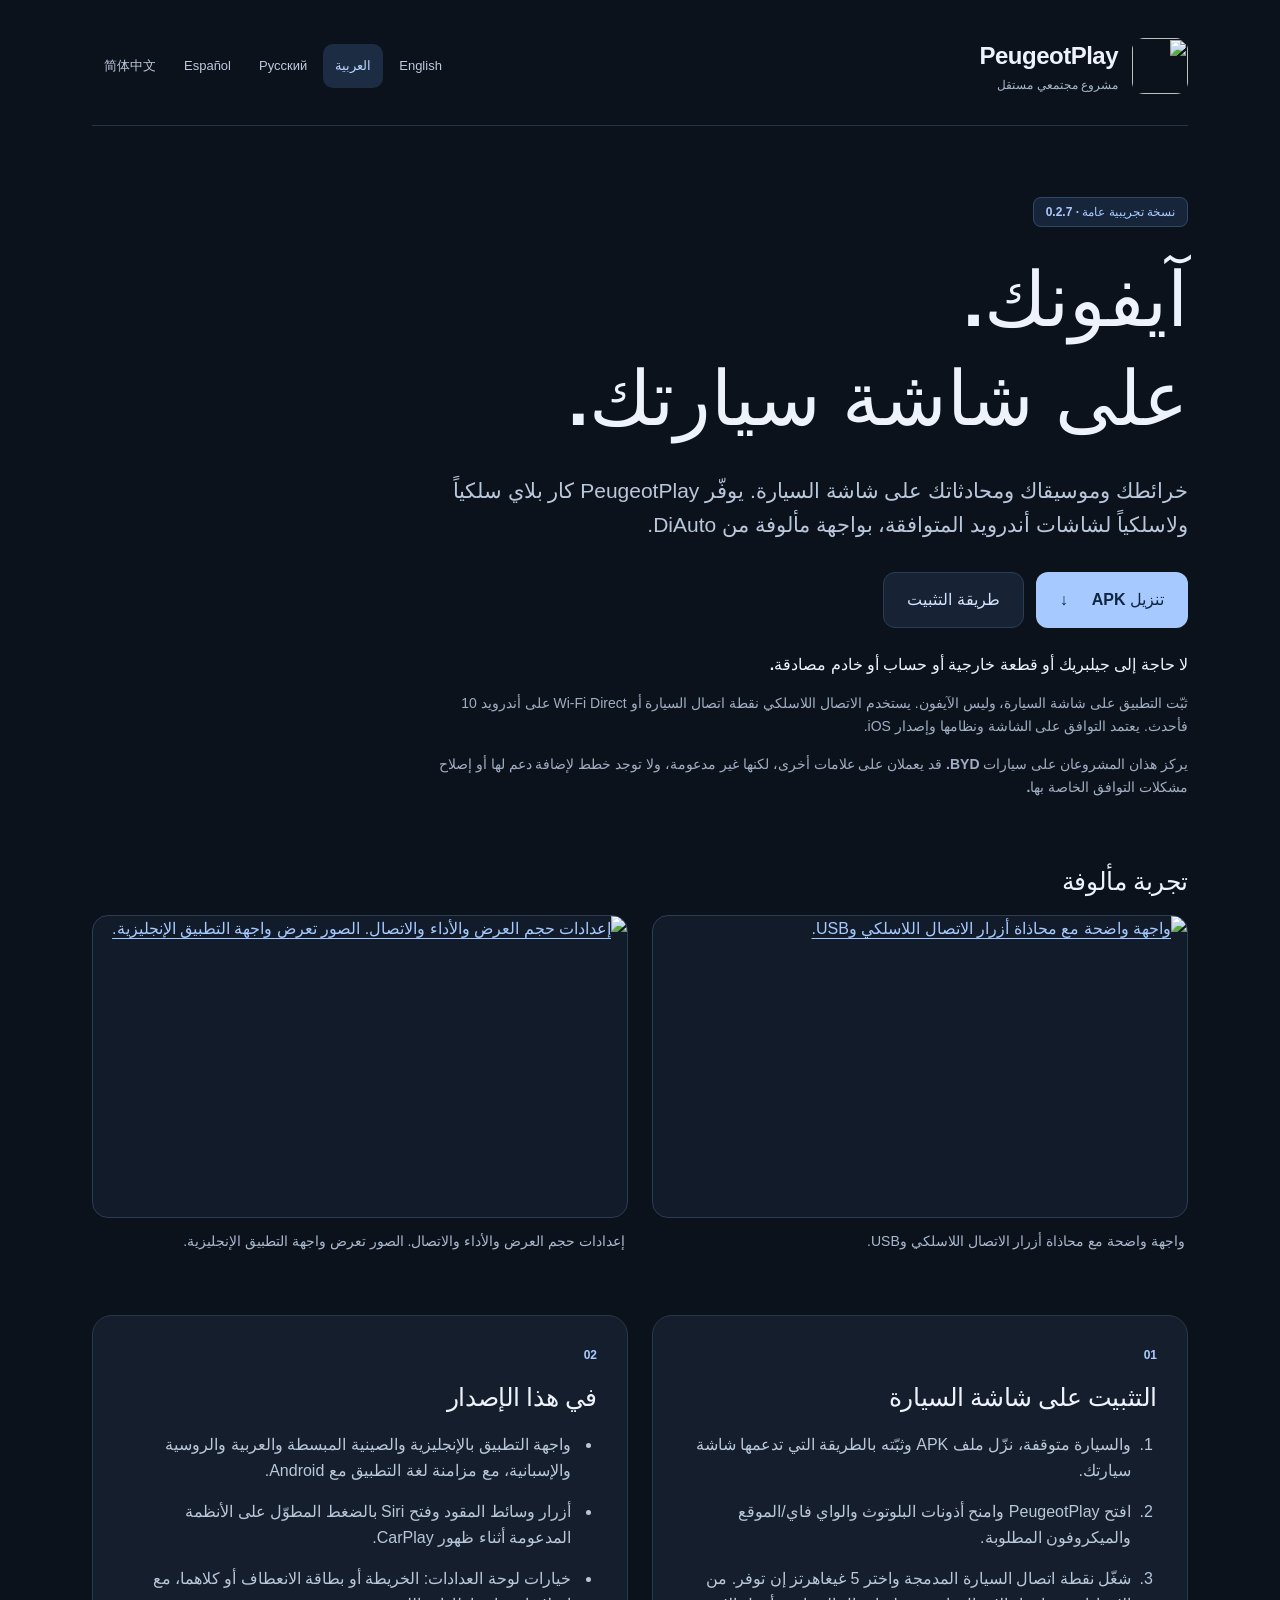
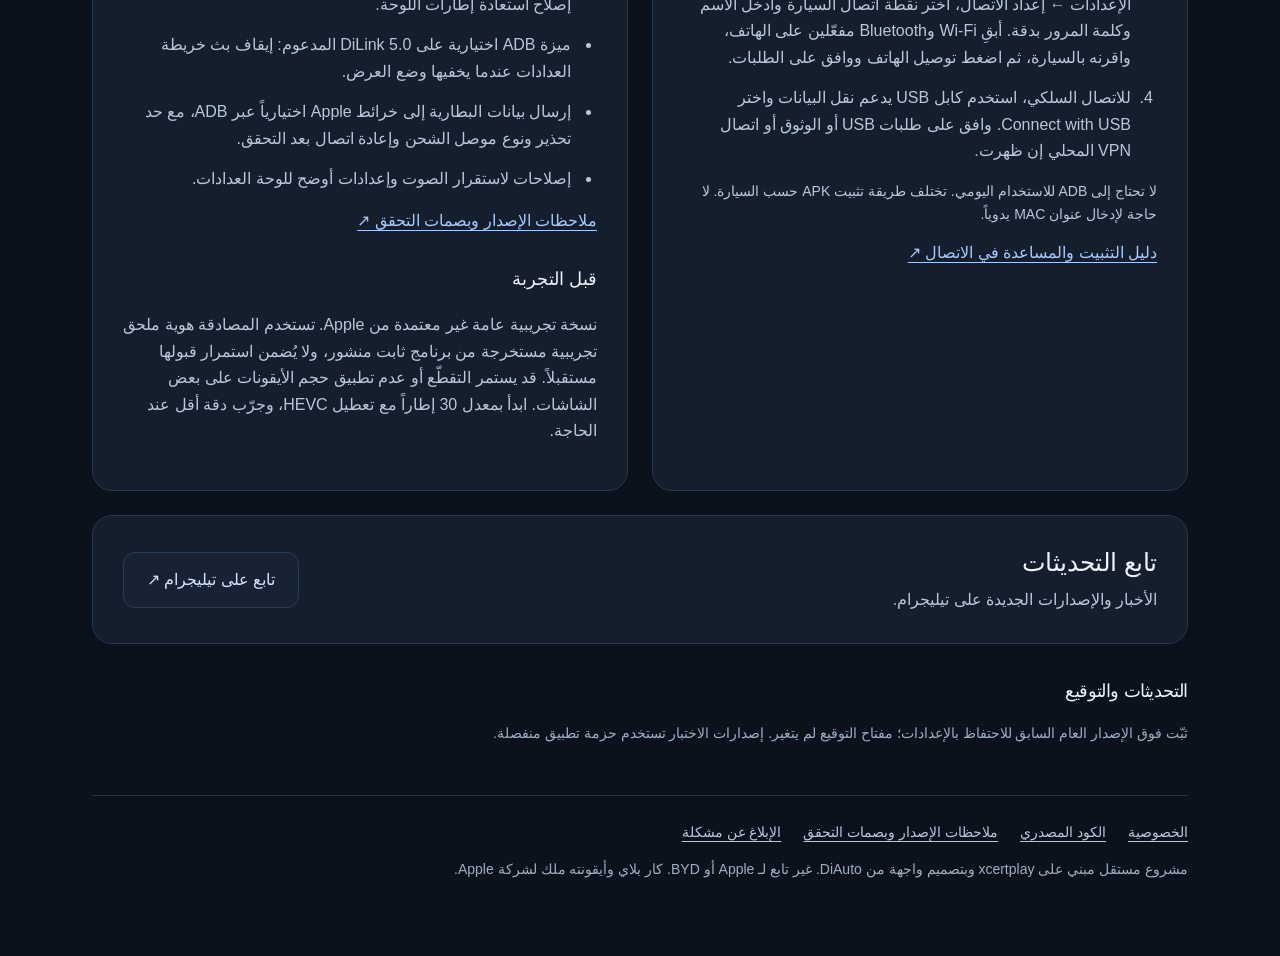
==== site/ar/index.html @ 5e2612f1 "rebrand: rename DiPlay to PeugeotPlay across app, code, CI and site User-facing brand, IAP2 accessor" ====
<!doctype html>
<html lang="ar" dir="rtl"><head><meta charset="utf-8"><meta name="viewport" content="width=device-width,initial-scale=1">
<title>PeugeotPlay · تنزيل APK</title><meta name="description" content="خرائطك وموسيقاك ومحادثاتك على شاشة السيارة. يوفّر PeugeotPlay كار بلاي سلكياً ولاسلكياً لشاشات أندرويد المتوافقة، بواجهة مألوفة من DiAuto."><meta name="theme-color" content="#0c121c">
<link rel="icon" href="../assets/icon.png"><link rel="stylesheet" href="../assets/site.css"><link rel="canonical" href="https://leonz973.github.io/PeugeotPlay-CN/ar/"><link rel="alternate" hreflang="en" href="https://leonz973.github.io/PeugeotPlay-CN/"><link rel="alternate" hreflang="ar" href="https://leonz973.github.io/PeugeotPlay-CN/ar/"><link rel="alternate" hreflang="ru" href="https://leonz973.github.io/PeugeotPlay-CN/ru/"><link rel="alternate" hreflang="es" href="https://leonz973.github.io/PeugeotPlay-CN/es/"><link rel="alternate" hreflang="zh-Hans" href="https://leonz973.github.io/PeugeotPlay-CN/zh-Hans/">
<meta property="og:title" content="PeugeotPlay — CarPlay for compatible Android head units"><meta property="og:description" content="لا حاجة إلى جيلبريك أو قطعة خارجية أو حساب أو خادم مصادقة."><meta property="og:image" content="https://leonz973.github.io/PeugeotPlay-CN/assets/home.png"><meta property="og:url" content="https://leonz973.github.io/PeugeotPlay-CN/ar/"><meta property="og:type" content="website">
</head><body><main>
<header><a class="brand" href="../"><img src="../assets/icon.png" width="56" height="56" alt=""><span><strong>PeugeotPlay</strong><small>مشروع مجتمعي مستقل</small></span></a><nav class="languages" aria-label="Language"><a href="../" lang="en" hreflang="en" dir="auto">English</a><a href="../ar/" lang="ar" hreflang="ar" dir="auto" aria-current="page">العربية</a><a href="../ru/" lang="ru" hreflang="ru" dir="auto">Русский</a><a href="../es/" lang="es" hreflang="es" dir="auto">Español</a><a href="../zh-Hans/" lang="zh-Hans" hreflang="zh-Hans" dir="auto">简体中文</a></nav></header>
<section class="hero"><span class="badge">نسخة تجريبية عامة · <bdi>0.2.7</bdi></span><h1>آيفونك.<br>على شاشة سيارتك.</h1><p class="intro">خرائطك وموسيقاك ومحادثاتك على شاشة السيارة. يوفّر PeugeotPlay كار بلاي سلكياً ولاسلكياً لشاشات أندرويد المتوافقة، بواجهة مألوفة من DiAuto.</p><div class="actions"><a class="button" href="https://github.com/leonz973/PeugeotPlay-CN/releases/latest">تنزيل APK <span aria-hidden="true">↓</span></a><a class="button secondary" href="#install">طريقة التثبيت</a></div><p class="promise">لا حاجة إلى جيلبريك أو قطعة خارجية أو حساب أو خادم مصادقة.</p><p class="note">ثبّت التطبيق على شاشة السيارة، وليس الآيفون. يستخدم الاتصال اللاسلكي نقطة اتصال السيارة أو Wi-Fi Direct على أندرويد 10 فأحدث. يعتمد التوافق على الشاشة ونظامها وإصدار iOS.</p><p class="note support-scope"><strong>يركز هذان المشروعان على سيارات BYD. قد يعملان على علامات أخرى، لكنها غير مدعومة، ولا توجد خطط لإضافة دعم لها أو إصلاح مشكلات التوافق الخاصة بها.</strong></p></section>
<section class="gallery"><h2>تجربة مألوفة</h2><div class="screens"><figure><a href="../assets/home.png"><img src="../assets/home.png" width="1920" height="1080" loading="lazy" alt="واجهة واضحة مع محاذاة أزرار الاتصال اللاسلكي وUSB."></a><figcaption>واجهة واضحة مع محاذاة أزرار الاتصال اللاسلكي وUSB.</figcaption></figure><figure><a href="../assets/settings.png"><img src="../assets/settings.png" width="1920" height="1080" loading="lazy" alt="إعدادات حجم العرض والأداء والاتصال. الصور تعرض واجهة التطبيق الإنجليزية."></a><figcaption>إعدادات حجم العرض والأداء والاتصال. الصور تعرض واجهة التطبيق الإنجليزية.</figcaption></figure></div></section>
<div class="grid"><section class="card" id="install"><span class="eyebrow">01</span><h2>التثبيت على شاشة السيارة</h2><ol><li>والسيارة متوقفة، نزّل ملف APK وثبّته بالطريقة التي تدعمها شاشة سيارتك.</li><li>افتح PeugeotPlay وامنح أذونات البلوتوث والواي فاي/الموقع والميكروفون المطلوبة.</li><li>شغّل نقطة اتصال السيارة المدمجة واختر 5 غيغاهرتز إن توفر. من الإعدادات ← إعداد الاتصال، اختر نقطة اتصال السيارة وأدخل الاسم وكلمة المرور بدقة. أبقِ Wi-Fi وBluetooth مفعّلين على الهاتف، واقرنه بالسيارة، ثم اضغط توصيل الهاتف ووافق على الطلبات.</li><li>للاتصال السلكي، استخدم كابل USB يدعم نقل البيانات واختر Connect with USB. وافق على طلبات USB أو الوثوق أو اتصال VPN المحلي إن ظهرت.</li></ol><p class="note">لا تحتاج إلى ADB للاستخدام اليومي. تختلف طريقة تثبيت APK حسب السيارة. لا حاجة لإدخال عنوان MAC يدوياً.</p><a href="https://github.com/leonz973/PeugeotPlay-CN/blob/main/docs/INSTALL.md">دليل التثبيت والمساعدة في الاتصال ↗</a></section>
<section class="card"><span class="eyebrow">02</span><h2>في هذا الإصدار</h2><ul><li>واجهة التطبيق بالإنجليزية والصينية المبسطة والعربية والروسية والإسبانية، مع مزامنة لغة التطبيق مع Android.</li><li>أزرار وسائط المقود وفتح Siri بالضغط المطوّل على الأنظمة المدعومة أثناء ظهور CarPlay.</li><li>خيارات لوحة العدادات: الخريطة أو بطاقة الانعطاف أو كلاهما، مع إصلاح استعادة إطارات اللوحة.</li><li>ميزة ADB اختيارية على DiLink 5.0 المدعوم: إيقاف بث خريطة العدادات عندما يخفيها وضع العرض.</li><li>إرسال بيانات البطارية إلى خرائط Apple اختيارياً عبر ADB، مع حد تحذير ونوع موصل الشحن وإعادة اتصال بعد التحقق.</li><li>إصلاحات لاستقرار الصوت وإعدادات أوضح للوحة العدادات.</li></ul><a href="https://github.com/leonz973/PeugeotPlay-CN/releases">ملاحظات الإصدار وبصمات التحقق ↗</a><h3>قبل التجربة</h3><p>نسخة تجريبية عامة غير معتمدة من Apple. تستخدم المصادقة هوية ملحق تجريبية مستخرجة من برنامج ثابت منشور، ولا يُضمن استمرار قبولها مستقبلاً. قد يستمر التقطّع أو عدم تطبيق حجم الأيقونات على بعض الشاشات. ابدأ بمعدل 30 إطاراً مع تعطيل HEVC، وجرّب دقة أقل عند الحاجة.</p></section></div>
<section class="card updates"><div><h2>تابع التحديثات</h2><p>الأخبار والإصدارات الجديدة على تيليجرام.</p></div><a class="button secondary" href="https://t.me/byd_localized">تابع على تيليجرام ↗</a></section>
<section class="signing"><h2>التحديثات والتوقيع</h2><p>ثبّت فوق الإصدار العام السابق للاحتفاظ بالإعدادات؛ مفتاح التوقيع لم يتغير. إصدارات الاختبار تستخدم حزمة تطبيق منفصلة.</p></section>
<footer><nav><a href="https://github.com/leonz973/PeugeotPlay-CN/blob/main/docs/PRIVACY.md">الخصوصية</a><a href="https://github.com/leonz973/PeugeotPlay-CN">الكود المصدري</a><a href="https://github.com/leonz973/PeugeotPlay-CN/releases">ملاحظات الإصدار وبصمات التحقق</a><a href="https://github.com/leonz973/PeugeotPlay-CN/issues">الإبلاغ عن مشكلة</a></nav><p>مشروع مستقل مبني على xcertplay وبتصميم واجهة من DiAuto. غير تابع لـ Apple أو BYD. كار بلاي وأيقونته ملك لشركة Apple.</p></footer>
</main></body></html>
---- site/assets/site.css ----
:root{color-scheme:dark;font-family:Inter,-apple-system,BlinkMacSystemFont,"Segoe UI",Arial,sans-serif;background:#0c121c;color:#eef3fb;font-synthesis:none}*{box-sizing:border-box}html{scroll-behavior:smooth}body{margin:0;line-height:1.65}main{max-width:1160px;margin:auto;padding:36px 32px}a{color:#a6c9ff;text-underline-offset:4px}a:focus-visible{outline:3px solid #a6c9ff;outline-offset:5px}header{display:flex;align-items:center;justify-content:space-between;gap:24px;flex-wrap:wrap;padding-bottom:30px;border-bottom:1px solid #263449}.brand{display:flex;align-items:center;gap:14px;text-decoration:none;color:inherit}.brand strong{font-size:24px;letter-spacing:-.5px}.brand small{display:block;color:#a8b7cb;font-size:12px}.languages{display:flex;flex-wrap:wrap;gap:4px}.languages a{font-size:13px;min-height:44px;display:flex;align-items:center;padding:8px 12px;border-radius:10px;text-decoration:none;color:#bdcadd}.languages a[aria-current]{background:#1b2c43;color:#b9d5ff}.hero{padding:72px 0 52px;max-width:850px}.badge,.eyebrow{font-size:12px;font-weight:700;letter-spacing:2px;color:#aacaff}.badge{padding:7px 12px;background:#17253a;border:1px solid #304766;border-radius:8px}h1{font-size:clamp(40px,6.5vw,76px);line-height:1.1;letter-spacing:-2.5px;margin:26px 0}h2{font-size:25px;line-height:1.3;letter-spacing:-.4px;margin:0 0 18px}h3{font-size:18px;margin-top:30px}.intro{font-size:21px;line-height:1.6;color:#b9c7db;max-width:740px}.actions{display:flex;gap:12px;flex-wrap:wrap;margin:30px 0 24px}.button{display:inline-flex;align-items:center;justify-content:center;gap:24px;background:#a6c9ff;color:#102542;border:1px solid transparent;border-radius:12px;padding:14px 23px;min-height:52px;text-decoration:none;font-weight:650}.button:hover{background:#bed8ff}.button.secondary{background:#172335;border-color:#2b3d55;color:#d4e4fc}.button.secondary:hover{background:#223650}.promise{font-size:16px;font-weight:600;margin-bottom:8px}.note{font-size:14px;color:#9faec2;max-width:760px}.gallery{margin-bottom:50px}.screens{display:grid;grid-template-columns:1fr 1fr;gap:24px}figure{margin:0;min-width:0}figure:first-child{grid-column:1/-1}figure img{width:100%;height:auto;display:block;border:1px solid #2c3d53;border-radius:16px;background:#121b29}figcaption{font-size:14px;color:#a8b8ce;padding:12px 3px}.grid{display:grid;grid-template-columns:1fr 1fr;gap:24px}.card{background:#141e2c;border:1px solid #28384d;border-radius:20px;padding:30px}.eyebrow{display:block;margin-bottom:16px}li{padding-inline-start:4px;margin-bottom:14px}ol,ul{padding-inline-start:22px;color:#b9c7da}.card p{color:#b9c7da}.updates{display:flex;align-items:center;justify-content:space-between;gap:28px;margin-top:24px}.updates h2{margin-bottom:8px}.updates p{margin:0}.updates .button{flex-shrink:0}.signing{padding:36px 0;max-width:900px}.signing h2{font-size:18px}.signing p,footer{font-size:14px;color:#9faec2}footer{border-top:1px solid #263449;padding:25px 0}footer nav{display:flex;flex-wrap:wrap;gap:22px}footer a{color:#b9c7da}html[dir=rtl] h1{letter-spacing:0;line-height:1.3}html[dir=rtl] .badge{letter-spacing:0}@media(max-width:700px){main{padding:24px 20px}.hero{padding:42px 0 30px}h1{letter-spacing:-1px}.intro{font-size:18px}.screens,.grid{grid-template-columns:1fr}.card{padding:24px}.updates{align-items:flex-start;flex-direction:column}header{gap:18px}.languages a{padding:8px 10px}.gallery{margin-bottom:32px}}@media(prefers-reduced-motion:reduce){html{scroll-behavior:auto}}

/* PeugeotPlay: two actual app screenshots, equal columns. */
figure:first-child{grid-column:auto}.brand img{border-radius:12px}html[dir=rtl] .eyebrow{letter-spacing:0}@media(max-width:700px){figure:first-child{grid-column:1/-1}}
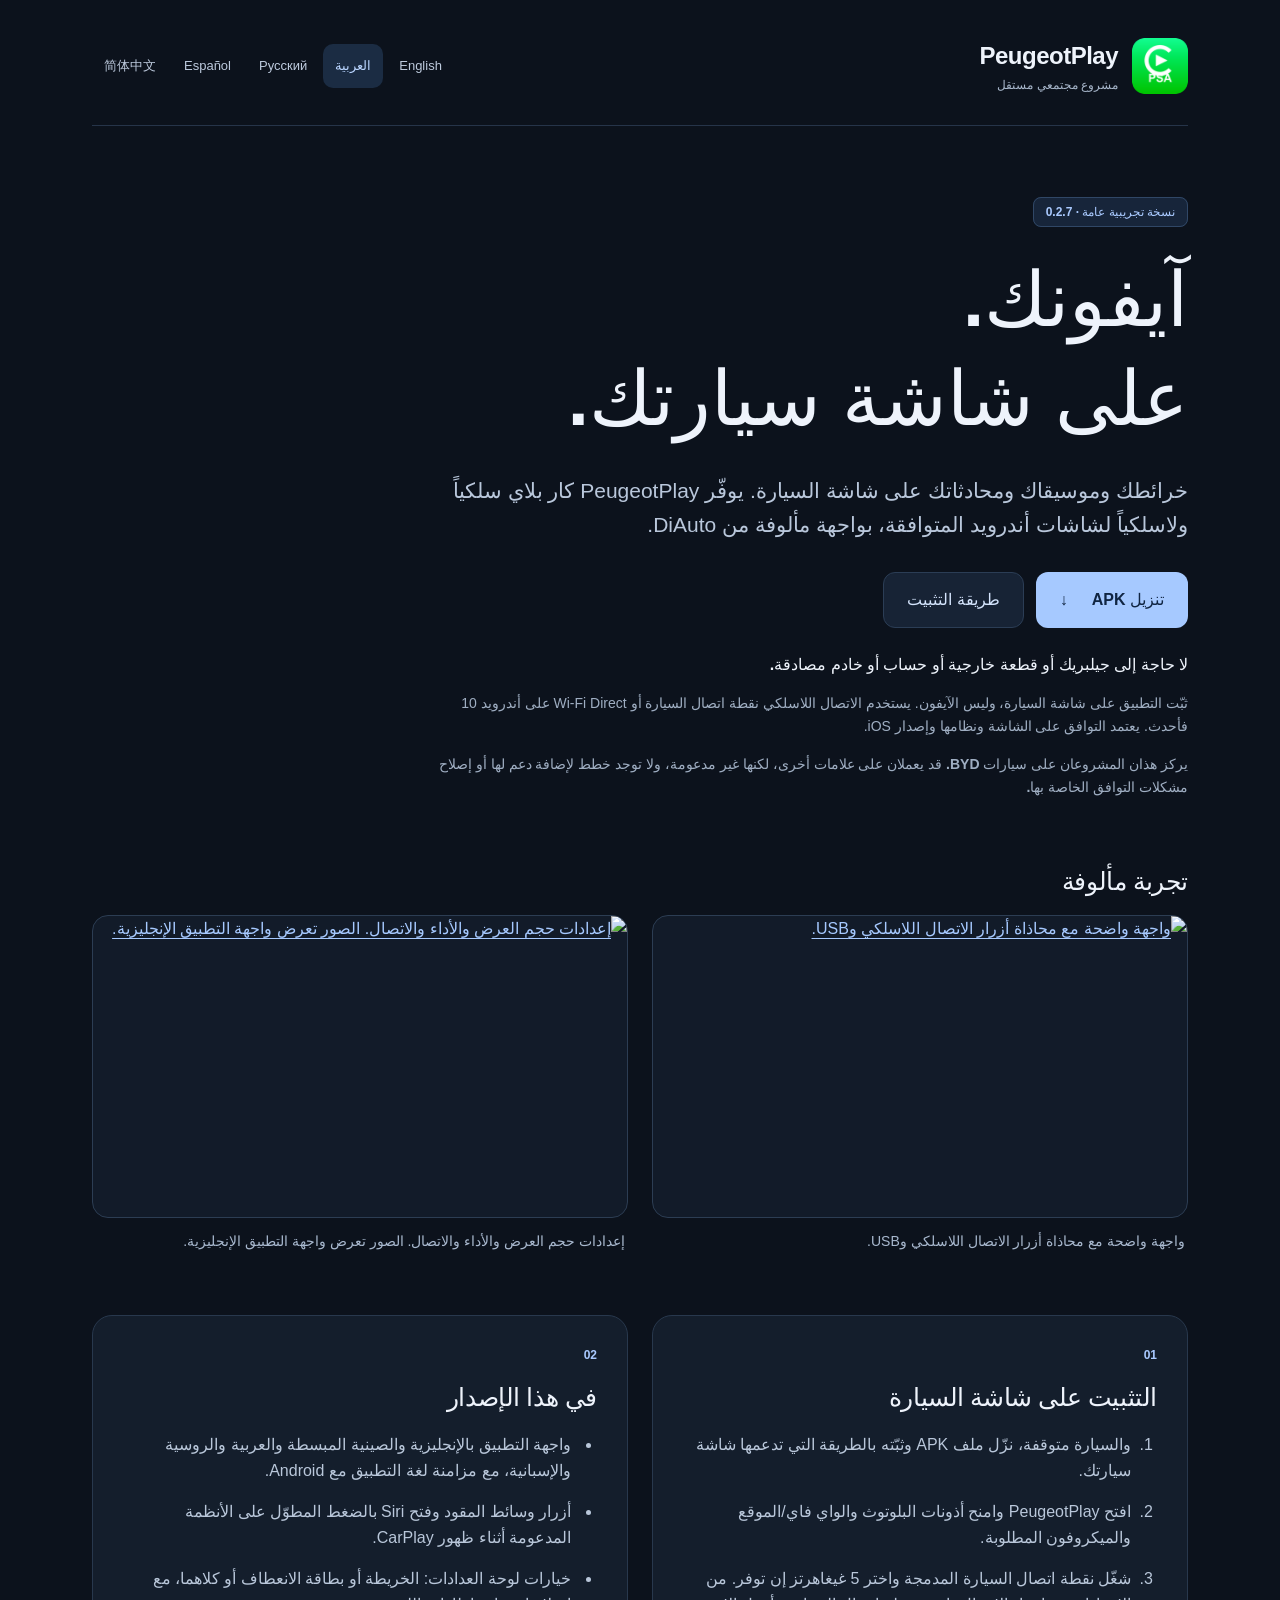
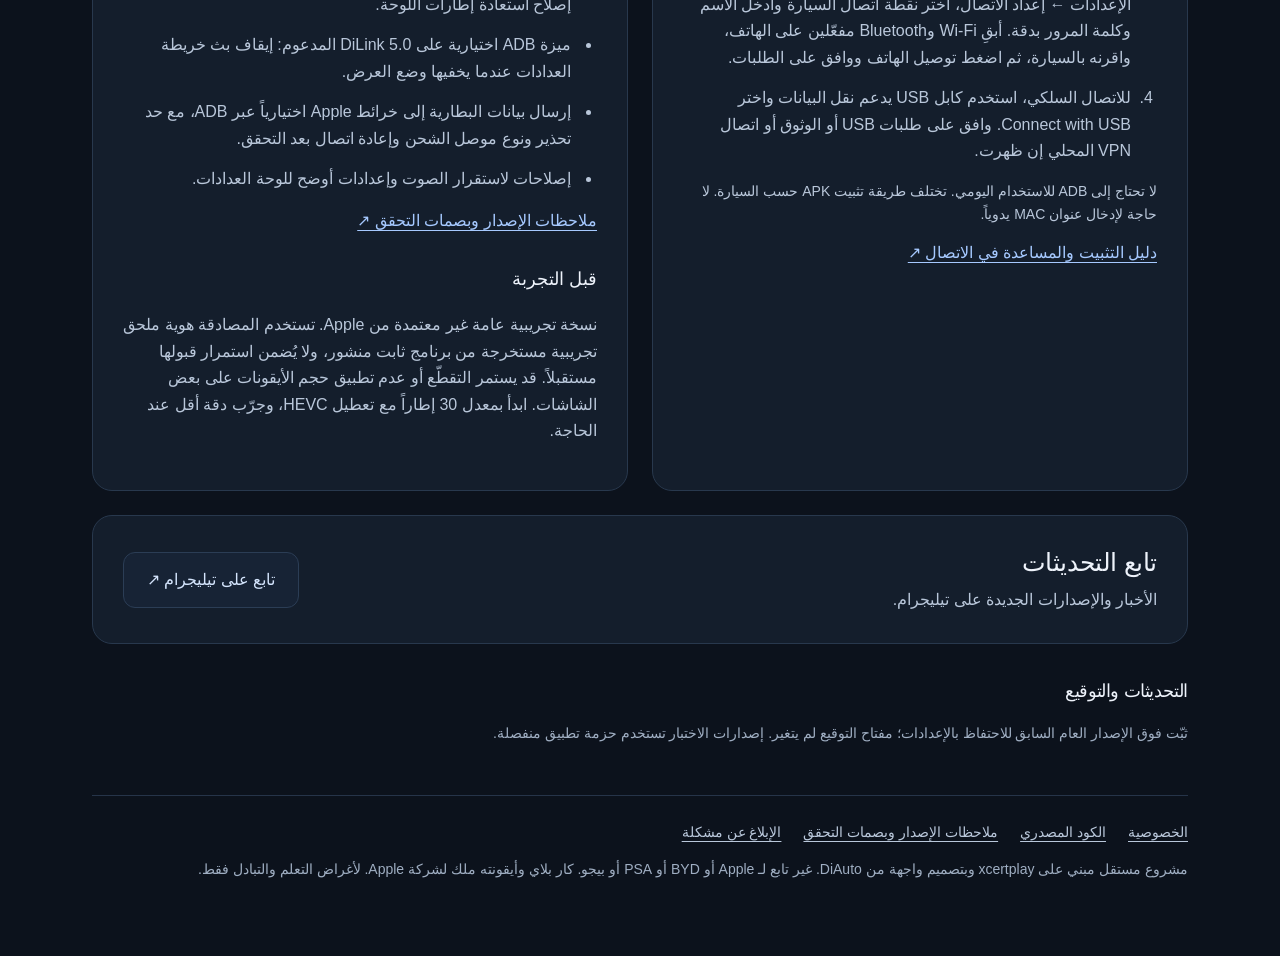
==== commit d5e53f86: "feat: add client network mode and rebrand to PSA Play with Peugeot identity - New CLIENT wireless mo" ====
--- a/site/ar/index.html
+++ b/site/ar/index.html
@@ -11,5 +11,5 @@
 <section class="card"><span class="eyebrow">02</span><h2>في هذا الإصدار</h2><ul><li>واجهة التطبيق بالإنجليزية والصينية المبسطة والعربية والروسية والإسبانية، مع مزامنة لغة التطبيق مع Android.</li><li>أزرار وسائط المقود وفتح Siri بالضغط المطوّل على الأنظمة المدعومة أثناء ظهور CarPlay.</li><li>خيارات لوحة العدادات: الخريطة أو بطاقة الانعطاف أو كلاهما، مع إصلاح استعادة إطارات اللوحة.</li><li>ميزة ADB اختيارية على DiLink 5.0 المدعوم: إيقاف بث خريطة العدادات عندما يخفيها وضع العرض.</li><li>إرسال بيانات البطارية إلى خرائط Apple اختيارياً عبر ADB، مع حد تحذير ونوع موصل الشحن وإعادة اتصال بعد التحقق.</li><li>إصلاحات لاستقرار الصوت وإعدادات أوضح للوحة العدادات.</li></ul><a href="https://github.com/leonz973/PeugeotPlay-CN/releases">ملاحظات الإصدار وبصمات التحقق ↗</a><h3>قبل التجربة</h3><p>نسخة تجريبية عامة غير معتمدة من Apple. تستخدم المصادقة هوية ملحق تجريبية مستخرجة من برنامج ثابت منشور، ولا يُضمن استمرار قبولها مستقبلاً. قد يستمر التقطّع أو عدم تطبيق حجم الأيقونات على بعض الشاشات. ابدأ بمعدل 30 إطاراً مع تعطيل HEVC، وجرّب دقة أقل عند الحاجة.</p></section></div>
 <section class="card updates"><div><h2>تابع التحديثات</h2><p>الأخبار والإصدارات الجديدة على تيليجرام.</p></div><a class="button secondary" href="https://t.me/byd_localized">تابع على تيليجرام ↗</a></section>
 <section class="signing"><h2>التحديثات والتوقيع</h2><p>ثبّت فوق الإصدار العام السابق للاحتفاظ بالإعدادات؛ مفتاح التوقيع لم يتغير. إصدارات الاختبار تستخدم حزمة تطبيق منفصلة.</p></section>
-<footer><nav><a href="https://github.com/leonz973/PeugeotPlay-CN/blob/main/docs/PRIVACY.md">الخصوصية</a><a href="https://github.com/leonz973/PeugeotPlay-CN">الكود المصدري</a><a href="https://github.com/leonz973/PeugeotPlay-CN/releases">ملاحظات الإصدار وبصمات التحقق</a><a href="https://github.com/leonz973/PeugeotPlay-CN/issues">الإبلاغ عن مشكلة</a></nav><p>مشروع مستقل مبني على xcertplay وبتصميم واجهة من DiAuto. غير تابع لـ Apple أو BYD. كار بلاي وأيقونته ملك لشركة Apple.</p></footer>
+<footer><nav><a href="https://github.com/leonz973/PeugeotPlay-CN/blob/main/docs/PRIVACY.md">الخصوصية</a><a href="https://github.com/leonz973/PeugeotPlay-CN">الكود المصدري</a><a href="https://github.com/leonz973/PeugeotPlay-CN/releases">ملاحظات الإصدار وبصمات التحقق</a><a href="https://github.com/leonz973/PeugeotPlay-CN/issues">الإبلاغ عن مشكلة</a></nav><p>مشروع مستقل مبني على xcertplay وبتصميم واجهة من DiAuto. غير تابع لـ Apple أو BYD أو PSA أو بيجو. كار بلاي وأيقونته ملك لشركة Apple. لأغراض التعلم والتبادل فقط.</p></footer>
 </main></body></html>
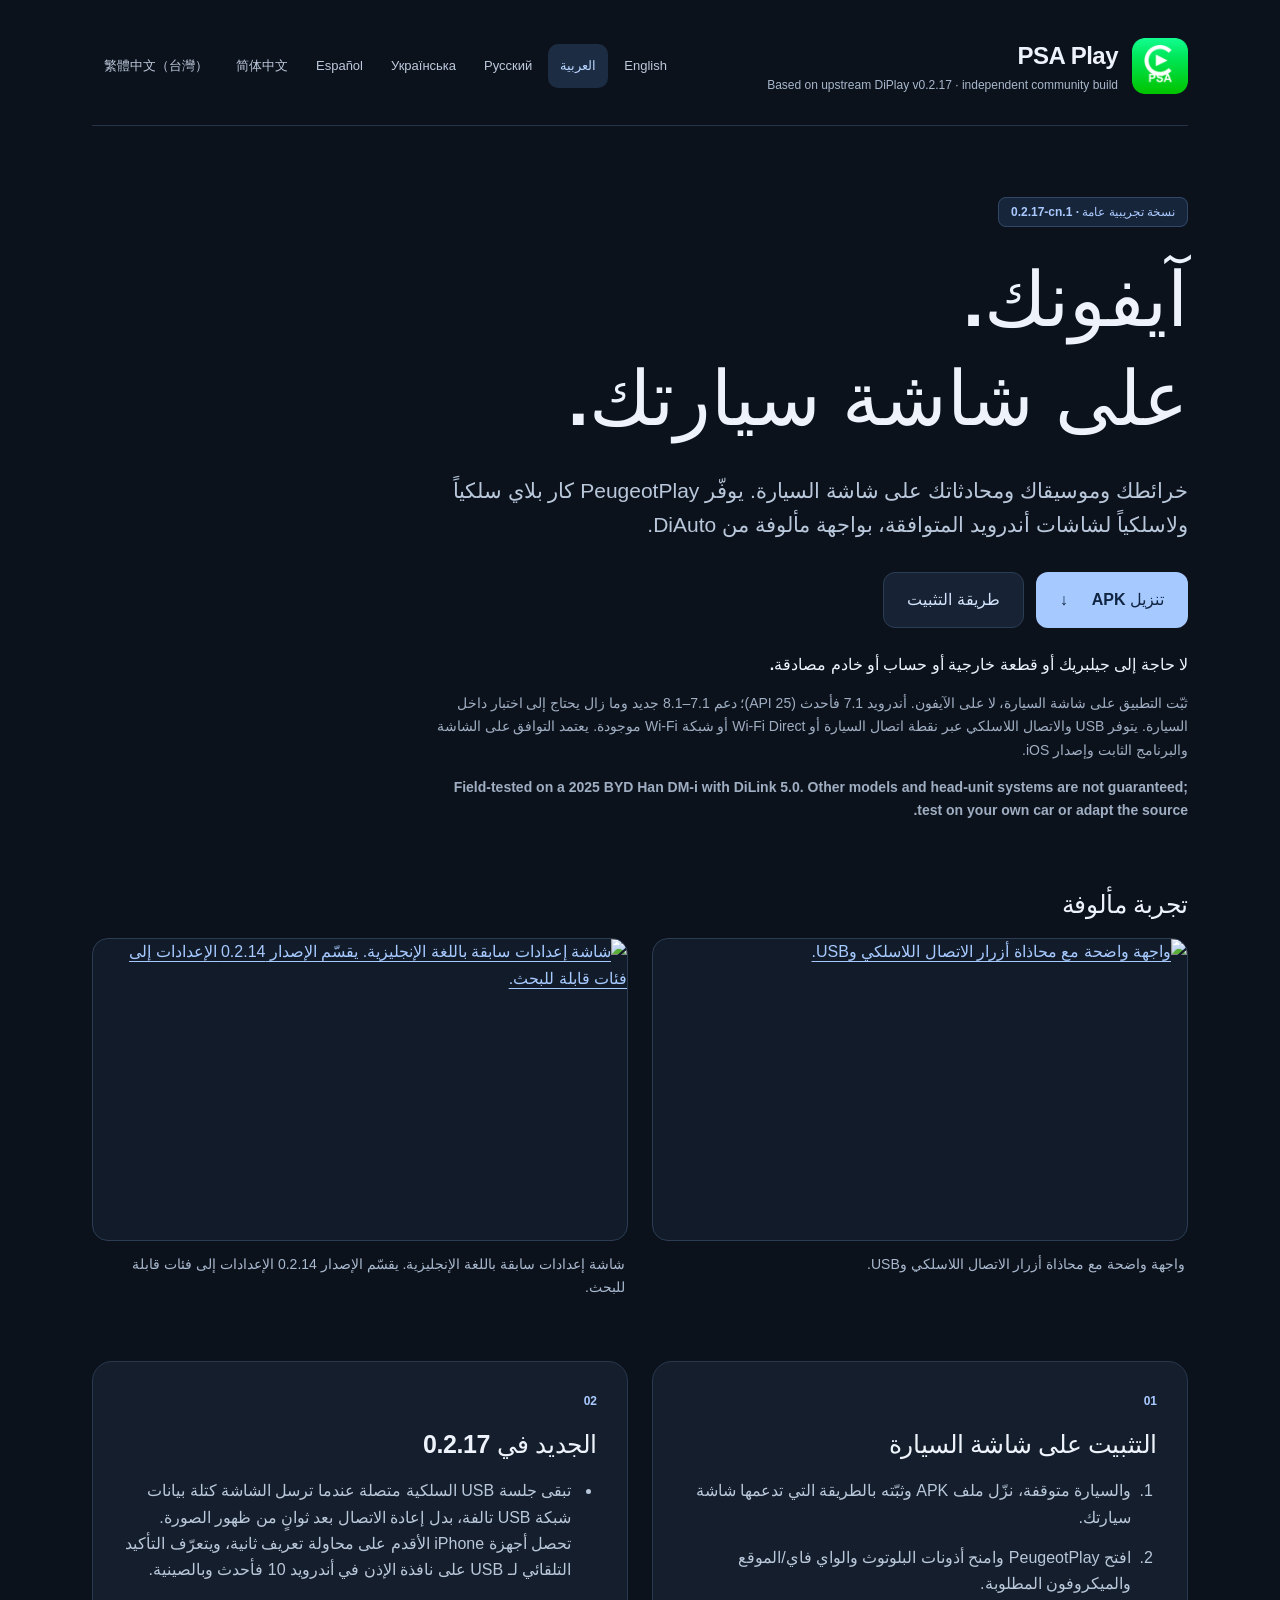
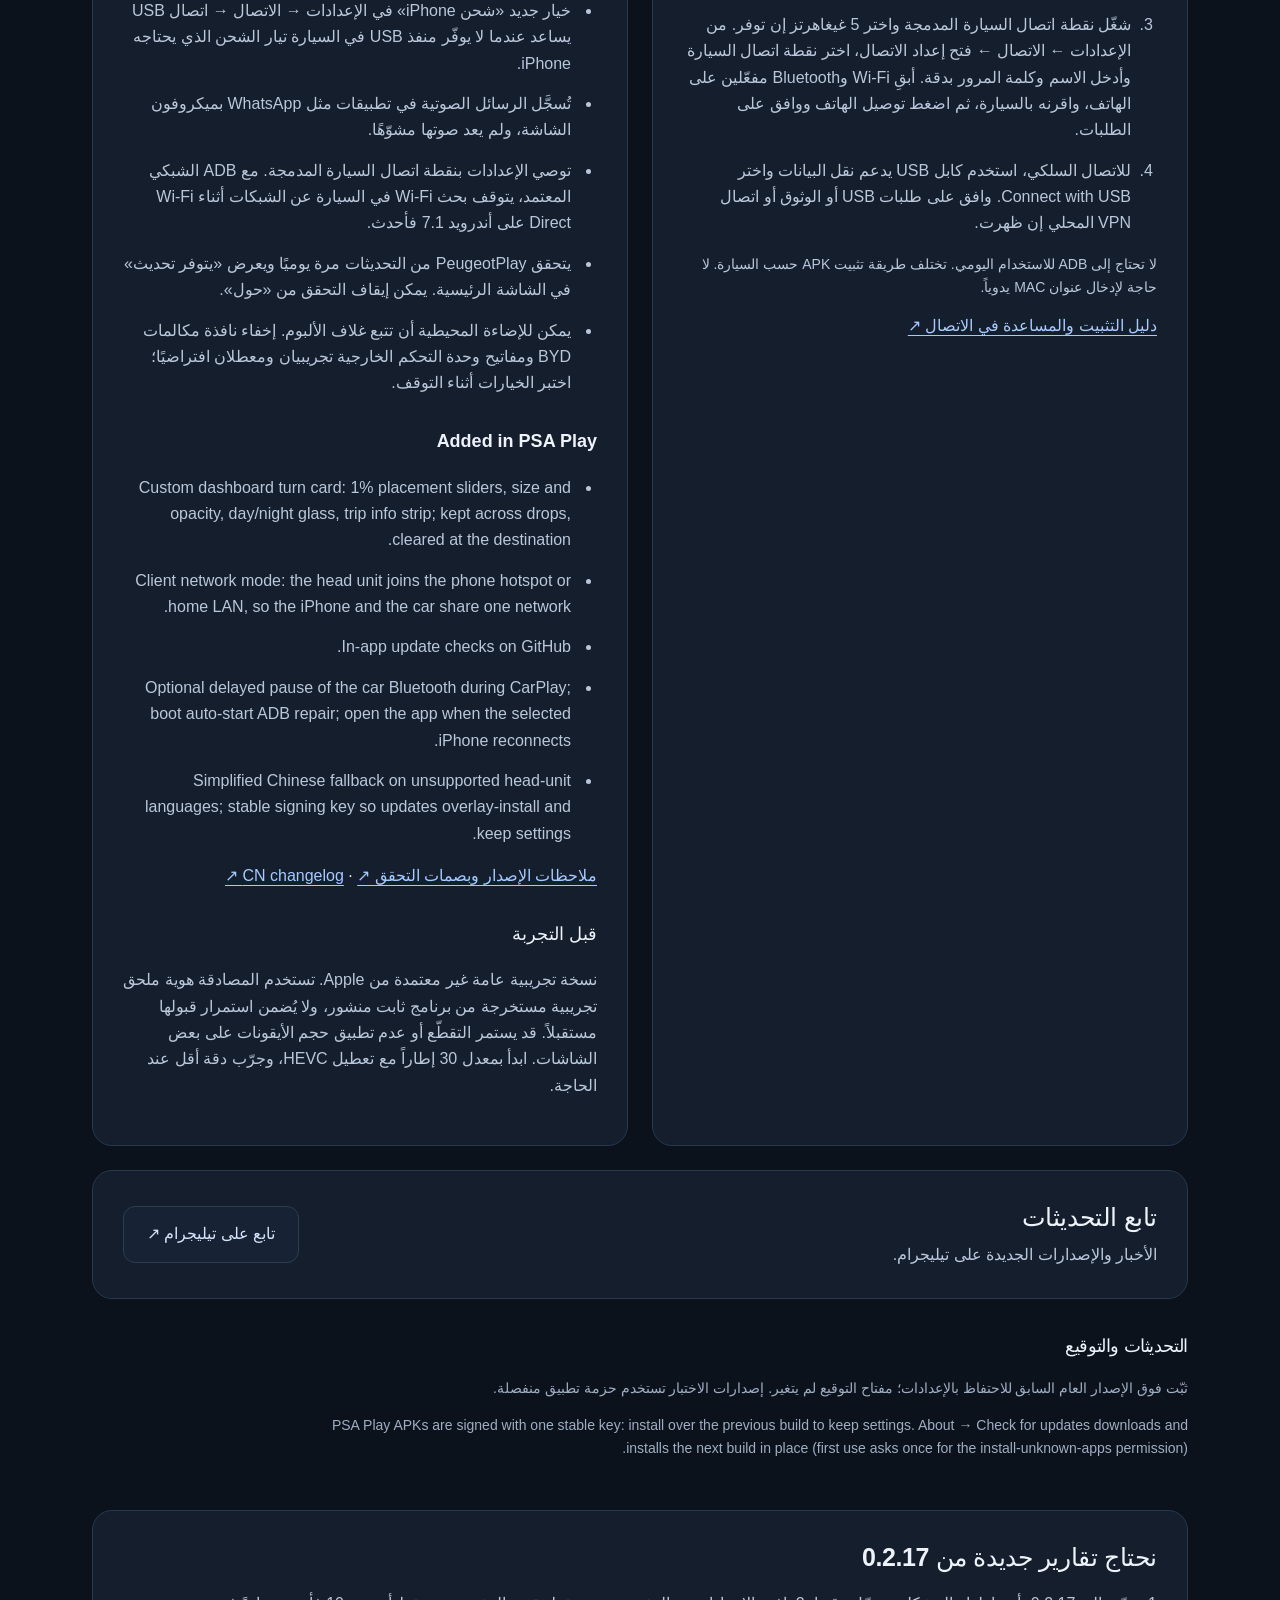
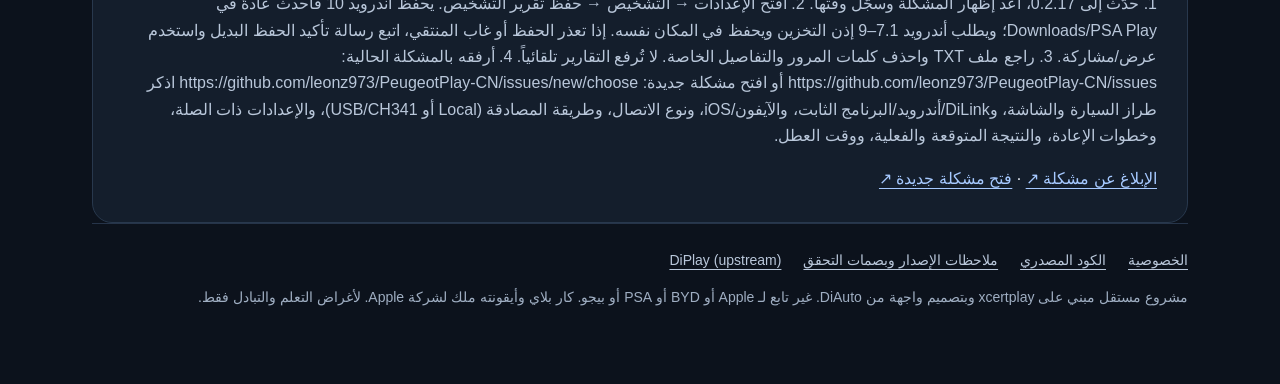
==== commit ea9ca249: "Merge upstream serein-morii/DiPlay-CN v0.2.17 (0.2.8..0.2.17, 1060 commits) Merge upstream main (48a" ====
--- a/site/ar/index.html
+++ b/site/ar/index.html
@@ -1,15 +1,16 @@
 <!doctype html>
 <html lang="ar" dir="rtl"><head><meta charset="utf-8"><meta name="viewport" content="width=device-width,initial-scale=1">
-<title>PeugeotPlay · تنزيل APK</title><meta name="description" content="خرائطك وموسيقاك ومحادثاتك على شاشة السيارة. يوفّر PeugeotPlay كار بلاي سلكياً ولاسلكياً لشاشات أندرويد المتوافقة، بواجهة مألوفة من DiAuto."><meta name="theme-color" content="#0c121c">
-<link rel="icon" href="../assets/icon.png"><link rel="stylesheet" href="../assets/site.css"><link rel="canonical" href="https://leonz973.github.io/PeugeotPlay-CN/ar/"><link rel="alternate" hreflang="en" href="https://leonz973.github.io/PeugeotPlay-CN/"><link rel="alternate" hreflang="ar" href="https://leonz973.github.io/PeugeotPlay-CN/ar/"><link rel="alternate" hreflang="ru" href="https://leonz973.github.io/PeugeotPlay-CN/ru/"><link rel="alternate" hreflang="es" href="https://leonz973.github.io/PeugeotPlay-CN/es/"><link rel="alternate" hreflang="zh-Hans" href="https://leonz973.github.io/PeugeotPlay-CN/zh-Hans/">
-<meta property="og:title" content="PeugeotPlay — CarPlay for compatible Android head units"><meta property="og:description" content="لا حاجة إلى جيلبريك أو قطعة خارجية أو حساب أو خادم مصادقة."><meta property="og:image" content="https://leonz973.github.io/PeugeotPlay-CN/assets/home.png"><meta property="og:url" content="https://leonz973.github.io/PeugeotPlay-CN/ar/"><meta property="og:type" content="website">
+<title>PSA Play · تنزيل APK</title><meta name="description" content="خرائطك وموسيقاك ومحادثاتك على شاشة السيارة. يوفّر PeugeotPlay كار بلاي سلكياً ولاسلكياً لشاشات أندرويد المتوافقة، بواجهة مألوفة من DiAuto."><meta name="theme-color" content="#0c121c">
+<link rel="icon" href="../assets/icon.png"><link rel="stylesheet" href="../assets/site.css"><link rel="canonical" href="https://leonz973.github.io/PeugeotPlay-CN/ar/"><link rel="alternate" hreflang="en" href="https://leonz973.github.io/PeugeotPlay-CN/"><link rel="alternate" hreflang="ar" href="https://leonz973.github.io/PeugeotPlay-CN/ar/"><link rel="alternate" hreflang="ru" href="https://leonz973.github.io/PeugeotPlay-CN/ru/"><link rel="alternate" hreflang="uk" href="https://leonz973.github.io/PeugeotPlay-CN/uk/"><link rel="alternate" hreflang="es" href="https://leonz973.github.io/PeugeotPlay-CN/es/"><link rel="alternate" hreflang="zh-Hans" href="https://leonz973.github.io/PeugeotPlay-CN/zh-Hans/"><link rel="alternate" hreflang="zh-Hant" href="https://leonz973.github.io/PeugeotPlay-CN/zh-Hant/">
+<meta property="og:title" content="PSA Play — CarPlay for compatible Android head units"><meta property="og:description" content="لا حاجة إلى جيلبريك أو قطعة خارجية أو حساب أو خادم مصادقة."><meta property="og:image" content="https://leonz973.github.io/PeugeotPlay-CN/assets/home.png"><meta property="og:url" content="https://leonz973.github.io/PeugeotPlay-CN/ar/"><meta property="og:type" content="website">
 </head><body><main>
-<header><a class="brand" href="../"><img src="../assets/icon.png" width="56" height="56" alt=""><span><strong>PeugeotPlay</strong><small>مشروع مجتمعي مستقل</small></span></a><nav class="languages" aria-label="Language"><a href="../" lang="en" hreflang="en" dir="auto">English</a><a href="../ar/" lang="ar" hreflang="ar" dir="auto" aria-current="page">العربية</a><a href="../ru/" lang="ru" hreflang="ru" dir="auto">Русский</a><a href="../es/" lang="es" hreflang="es" dir="auto">Español</a><a href="../zh-Hans/" lang="zh-Hans" hreflang="zh-Hans" dir="auto">简体中文</a></nav></header>
-<section class="hero"><span class="badge">نسخة تجريبية عامة · <bdi>0.2.7</bdi></span><h1>آيفونك.<br>على شاشة سيارتك.</h1><p class="intro">خرائطك وموسيقاك ومحادثاتك على شاشة السيارة. يوفّر PeugeotPlay كار بلاي سلكياً ولاسلكياً لشاشات أندرويد المتوافقة، بواجهة مألوفة من DiAuto.</p><div class="actions"><a class="button" href="https://github.com/leonz973/PeugeotPlay-CN/releases/latest">تنزيل APK <span aria-hidden="true">↓</span></a><a class="button secondary" href="#install">طريقة التثبيت</a></div><p class="promise">لا حاجة إلى جيلبريك أو قطعة خارجية أو حساب أو خادم مصادقة.</p><p class="note">ثبّت التطبيق على شاشة السيارة، وليس الآيفون. يستخدم الاتصال اللاسلكي نقطة اتصال السيارة أو Wi-Fi Direct على أندرويد 10 فأحدث. يعتمد التوافق على الشاشة ونظامها وإصدار iOS.</p><p class="note support-scope"><strong>يركز هذان المشروعان على سيارات BYD. قد يعملان على علامات أخرى، لكنها غير مدعومة، ولا توجد خطط لإضافة دعم لها أو إصلاح مشكلات التوافق الخاصة بها.</strong></p></section>
-<section class="gallery"><h2>تجربة مألوفة</h2><div class="screens"><figure><a href="../assets/home.png"><img src="../assets/home.png" width="1920" height="1080" loading="lazy" alt="واجهة واضحة مع محاذاة أزرار الاتصال اللاسلكي وUSB."></a><figcaption>واجهة واضحة مع محاذاة أزرار الاتصال اللاسلكي وUSB.</figcaption></figure><figure><a href="../assets/settings.png"><img src="../assets/settings.png" width="1920" height="1080" loading="lazy" alt="إعدادات حجم العرض والأداء والاتصال. الصور تعرض واجهة التطبيق الإنجليزية."></a><figcaption>إعدادات حجم العرض والأداء والاتصال. الصور تعرض واجهة التطبيق الإنجليزية.</figcaption></figure></div></section>
-<div class="grid"><section class="card" id="install"><span class="eyebrow">01</span><h2>التثبيت على شاشة السيارة</h2><ol><li>والسيارة متوقفة، نزّل ملف APK وثبّته بالطريقة التي تدعمها شاشة سيارتك.</li><li>افتح PeugeotPlay وامنح أذونات البلوتوث والواي فاي/الموقع والميكروفون المطلوبة.</li><li>شغّل نقطة اتصال السيارة المدمجة واختر 5 غيغاهرتز إن توفر. من الإعدادات ← إعداد الاتصال، اختر نقطة اتصال السيارة وأدخل الاسم وكلمة المرور بدقة. أبقِ Wi-Fi وBluetooth مفعّلين على الهاتف، واقرنه بالسيارة، ثم اضغط توصيل الهاتف ووافق على الطلبات.</li><li>للاتصال السلكي، استخدم كابل USB يدعم نقل البيانات واختر Connect with USB. وافق على طلبات USB أو الوثوق أو اتصال VPN المحلي إن ظهرت.</li></ol><p class="note">لا تحتاج إلى ADB للاستخدام اليومي. تختلف طريقة تثبيت APK حسب السيارة. لا حاجة لإدخال عنوان MAC يدوياً.</p><a href="https://github.com/leonz973/PeugeotPlay-CN/blob/main/docs/INSTALL.md">دليل التثبيت والمساعدة في الاتصال ↗</a></section>
-<section class="card"><span class="eyebrow">02</span><h2>في هذا الإصدار</h2><ul><li>واجهة التطبيق بالإنجليزية والصينية المبسطة والعربية والروسية والإسبانية، مع مزامنة لغة التطبيق مع Android.</li><li>أزرار وسائط المقود وفتح Siri بالضغط المطوّل على الأنظمة المدعومة أثناء ظهور CarPlay.</li><li>خيارات لوحة العدادات: الخريطة أو بطاقة الانعطاف أو كلاهما، مع إصلاح استعادة إطارات اللوحة.</li><li>ميزة ADB اختيارية على DiLink 5.0 المدعوم: إيقاف بث خريطة العدادات عندما يخفيها وضع العرض.</li><li>إرسال بيانات البطارية إلى خرائط Apple اختيارياً عبر ADB، مع حد تحذير ونوع موصل الشحن وإعادة اتصال بعد التحقق.</li><li>إصلاحات لاستقرار الصوت وإعدادات أوضح للوحة العدادات.</li></ul><a href="https://github.com/leonz973/PeugeotPlay-CN/releases">ملاحظات الإصدار وبصمات التحقق ↗</a><h3>قبل التجربة</h3><p>نسخة تجريبية عامة غير معتمدة من Apple. تستخدم المصادقة هوية ملحق تجريبية مستخرجة من برنامج ثابت منشور، ولا يُضمن استمرار قبولها مستقبلاً. قد يستمر التقطّع أو عدم تطبيق حجم الأيقونات على بعض الشاشات. ابدأ بمعدل 30 إطاراً مع تعطيل HEVC، وجرّب دقة أقل عند الحاجة.</p></section></div>
+<header><a class="brand" href="../"><img src="../assets/icon.png" width="56" height="56" alt=""><span><strong>PSA Play</strong><small>Based on upstream DiPlay v0.2.17 · independent community build</small></span></a><nav class="languages" aria-label="Language"><a href="../" lang="en" hreflang="en" dir="auto">English</a><a href="../ar/" lang="ar" hreflang="ar" dir="auto" aria-current="page">العربية</a><a href="../ru/" lang="ru" hreflang="ru" dir="auto">Русский</a><a href="../uk/" lang="uk" hreflang="uk" dir="auto">Українська</a><a href="../es/" lang="es" hreflang="es" dir="auto">Español</a><a href="../zh-Hans/" lang="zh-Hans" hreflang="zh-Hans" dir="auto">简体中文</a><a href="../zh-Hant/" lang="zh-Hant" hreflang="zh-Hant" dir="auto">繁體中文（台灣）</a></nav></header>
+<section class="hero"><span class="badge">نسخة تجريبية عامة · <bdi>0.2.17-cn.1</bdi></span><h1>آيفونك.<br>على شاشة سيارتك.</h1><p class="intro">خرائطك وموسيقاك ومحادثاتك على شاشة السيارة. يوفّر PeugeotPlay كار بلاي سلكياً ولاسلكياً لشاشات أندرويد المتوافقة، بواجهة مألوفة من DiAuto.</p><div class="actions"><a class="button" href="https://github.com/leonz973/PeugeotPlay-CN/releases/latest">تنزيل APK <span aria-hidden="true">↓</span></a><a class="button secondary" href="#install">طريقة التثبيت</a></div><p class="promise">لا حاجة إلى جيلبريك أو قطعة خارجية أو حساب أو خادم مصادقة.</p><p class="note">ثبّت التطبيق على شاشة السيارة، لا على الآيفون. أندرويد 7.1 فأحدث (API 25)؛ دعم 7.1–8.1 جديد وما زال يحتاج إلى اختبار داخل السيارة. يتوفر USB والاتصال اللاسلكي عبر نقطة اتصال السيارة أو Wi-Fi Direct أو شبكة Wi-Fi موجودة. يعتمد التوافق على الشاشة والبرنامج الثابت وإصدار iOS.</p><p class="note support-scope"><strong>Field-tested on a 2025 BYD Han DM-i with DiLink 5.0. Other models and head-unit systems are not guaranteed; test on your own car or adapt the source.</strong></p></section>
+<section class="gallery"><h2>تجربة مألوفة</h2><div class="screens"><figure><a href="../assets/home.png"><img src="../assets/home.png" width="1920" height="1080" loading="lazy" alt="واجهة واضحة مع محاذاة أزرار الاتصال اللاسلكي وUSB."></a><figcaption>واجهة واضحة مع محاذاة أزرار الاتصال اللاسلكي وUSB.</figcaption></figure><figure><a href="../assets/settings.png"><img src="../assets/settings.png" width="1920" height="1080" loading="lazy" alt="شاشة إعدادات سابقة باللغة الإنجليزية. يقسّم الإصدار 0.2.14 الإعدادات إلى فئات قابلة للبحث."></a><figcaption>شاشة إعدادات سابقة باللغة الإنجليزية. يقسّم الإصدار 0.2.14 الإعدادات إلى فئات قابلة للبحث.</figcaption></figure></div></section>
+<div class="grid"><section class="card" id="install"><span class="eyebrow">01</span><h2>التثبيت على شاشة السيارة</h2><ol><li>والسيارة متوقفة، نزّل ملف APK وثبّته بالطريقة التي تدعمها شاشة سيارتك.</li><li>افتح PeugeotPlay وامنح أذونات البلوتوث والواي فاي/الموقع والميكروفون المطلوبة.</li><li>شغّل نقطة اتصال السيارة المدمجة واختر 5 غيغاهرتز إن توفر. من الإعدادات ← الاتصال ← فتح إعداد الاتصال، اختر نقطة اتصال السيارة وأدخل الاسم وكلمة المرور بدقة. أبقِ Wi-Fi وBluetooth مفعّلين على الهاتف، واقرنه بالسيارة، ثم اضغط توصيل الهاتف ووافق على الطلبات.</li><li>للاتصال السلكي، استخدم كابل USB يدعم نقل البيانات واختر Connect with USB. وافق على طلبات USB أو الوثوق أو اتصال VPN المحلي إن ظهرت.</li></ol><p class="note">لا تحتاج إلى ADB للاستخدام اليومي. تختلف طريقة تثبيت APK حسب السيارة. لا حاجة لإدخال عنوان MAC يدوياً.</p><a href="https://github.com/leonz973/PeugeotPlay-CN/blob/main/docs/INSTALL.md">دليل التثبيت والمساعدة في الاتصال ↗</a></section>
+<section class="card"><span class="eyebrow">02</span><h2>الجديد في 0.2.17</h2><ul><li>تبقى جلسة USB السلكية متصلة عندما ترسل الشاشة كتلة بيانات شبكة USB تالفة، بدل إعادة الاتصال بعد ثوانٍ من ظهور الصورة. تحصل أجهزة iPhone الأقدم على محاولة تعريف ثانية، ويتعرّف التأكيد التلقائي لـ USB على نافذة الإذن في أندرويد 10 فأحدث وبالصينية.</li><li>خيار جديد «شحن iPhone» في الإعدادات → الاتصال → اتصال USB يساعد عندما لا يوفّر منفذ USB في السيارة تيار الشحن الذي يحتاجه iPhone.</li><li>تُسجَّل الرسائل الصوتية في تطبيقات مثل WhatsApp بميكروفون الشاشة، ولم يعد صوتها مشوّهًا.</li><li>توصي الإعدادات بنقطة اتصال السيارة المدمجة. مع ADB الشبكي المعتمد، يتوقف بحث Wi-Fi في السيارة عن الشبكات أثناء Wi-Fi Direct على أندرويد 7.1 فأحدث.</li><li>يتحقق PeugeotPlay من التحديثات مرة يوميًا ويعرض «يتوفر تحديث» في الشاشة الرئيسية. يمكن إيقاف التحقق من «حول».</li><li>يمكن للإضاءة المحيطية أن تتبع غلاف الألبوم. إخفاء نافذة مكالمات BYD ومفاتيح وحدة التحكم الخارجية تجريبيان ومعطلان افتراضيًا؛ اختبر الخيارات أثناء التوقف.</li></ul><h3>Added in PSA Play</h3><ul><li>Custom dashboard turn card: 1% placement sliders, size and opacity, day/night glass, trip info strip; kept across drops, cleared at the destination.</li><li>Client network mode: the head unit joins the phone hotspot or home LAN, so the iPhone and the car share one network.</li><li>In-app update checks on GitHub.</li><li>Optional delayed pause of the car Bluetooth during CarPlay; boot auto-start ADB repair; open the app when the selected iPhone reconnects.</li><li>Simplified Chinese fallback on unsupported head-unit languages; stable signing key so updates overlay-install and keep settings.</li></ul><a href="https://github.com/leonz973/PeugeotPlay-CN/releases/latest">ملاحظات الإصدار وبصمات التحقق ↗</a> · <a href="https://github.com/leonz973/PeugeotPlay-CN/blob/main/docs/CN_OPTIMIZATIONS.md">CN changelog ↗</a><h3>قبل التجربة</h3><p>نسخة تجريبية عامة غير معتمدة من Apple. تستخدم المصادقة هوية ملحق تجريبية مستخرجة من برنامج ثابت منشور، ولا يُضمن استمرار قبولها مستقبلاً. قد يستمر التقطّع أو عدم تطبيق حجم الأيقونات على بعض الشاشات. ابدأ بمعدل 30 إطاراً مع تعطيل HEVC، وجرّب دقة أقل عند الحاجة.</p></section></div>
 <section class="card updates"><div><h2>تابع التحديثات</h2><p>الأخبار والإصدارات الجديدة على تيليجرام.</p></div><a class="button secondary" href="https://t.me/byd_localized">تابع على تيليجرام ↗</a></section>
-<section class="signing"><h2>التحديثات والتوقيع</h2><p>ثبّت فوق الإصدار العام السابق للاحتفاظ بالإعدادات؛ مفتاح التوقيع لم يتغير. إصدارات الاختبار تستخدم حزمة تطبيق منفصلة.</p></section>
-<footer><nav><a href="https://github.com/leonz973/PeugeotPlay-CN/blob/main/docs/PRIVACY.md">الخصوصية</a><a href="https://github.com/leonz973/PeugeotPlay-CN">الكود المصدري</a><a href="https://github.com/leonz973/PeugeotPlay-CN/releases">ملاحظات الإصدار وبصمات التحقق</a><a href="https://github.com/leonz973/PeugeotPlay-CN/issues">الإبلاغ عن مشكلة</a></nav><p>مشروع مستقل مبني على xcertplay وبتصميم واجهة من DiAuto. غير تابع لـ Apple أو BYD أو PSA أو بيجو. كار بلاي وأيقونته ملك لشركة Apple. لأغراض التعلم والتبادل فقط.</p></footer>
+<section class="signing"><h2>التحديثات والتوقيع</h2><p>ثبّت فوق الإصدار العام السابق للاحتفاظ بالإعدادات؛ مفتاح التوقيع لم يتغير. إصدارات الاختبار تستخدم حزمة تطبيق منفصلة.</p><p>PSA Play APKs are signed with one stable key: install over the previous build to keep settings. About → Check for updates downloads and installs the next build in place (first use asks once for the install-unknown-apps permission).</p></section>
+<section class="card"><h2>نحتاج تقارير جديدة من 0.2.17</h2><p>1. حدّث إلى 0.2.17، أعد إظهار المشكلة وسجّل وقتها. 2. افتح الإعدادات → التشخيص → حفظ تقرير التشخيص. يحفظ أندرويد 10 فأحدث عادةً في Downloads/PSA Play؛ ويطلب أندرويد 7.1–9 إذن التخزين ويحفظ في المكان نفسه. إذا تعذر الحفظ أو غاب المنتقي، اتبع رسالة تأكيد الحفظ البديل واستخدم عرض/مشاركة. 3. راجع ملف TXT واحذف كلمات المرور والتفاصيل الخاصة. لا تُرفع التقارير تلقائياً. 4. أرفقه بالمشكلة الحالية: https://github.com/leonz973/PeugeotPlay-CN/issues أو افتح مشكلة جديدة: https://github.com/leonz973/PeugeotPlay-CN/issues/new/choose اذكر طراز السيارة والشاشة، وDiLink/أندرويد/البرنامج الثابت، والآيفون/iOS، ونوع الاتصال، وطريقة المصادقة (Local أو USB/CH341)، والإعدادات ذات الصلة، وخطوات الإعادة، والنتيجة المتوقعة والفعلية، ووقت العطل.</p><a href="https://github.com/leonz973/PeugeotPlay-CN/issues">الإبلاغ عن مشكلة ↗</a> · <a href="https://github.com/leonz973/PeugeotPlay-CN/issues/new">فتح مشكلة جديدة ↗</a></section>
+<footer><nav><a href="https://github.com/leonz973/PeugeotPlay-CN/blob/main/docs/PRIVACY.md">الخصوصية</a><a href="https://github.com/leonz973/PeugeotPlay-CN">الكود المصدري</a><a href="https://github.com/leonz973/PeugeotPlay-CN/releases/latest">ملاحظات الإصدار وبصمات التحقق</a><a href="https://github.com/shihabal3amri/DiPlay">DiPlay (upstream)</a></nav><p>مشروع مستقل مبني على xcertplay وبتصميم واجهة من DiAuto. غير تابع لـ Apple أو BYD أو PSA أو بيجو. كار بلاي وأيقونته ملك لشركة Apple. لأغراض التعلم والتبادل فقط.</p></footer>
 </main></body></html>
--- a/site/assets/site.css
+++ b/site/assets/site.css
@@ -2,3 +2,6 @@
 
 /* PeugeotPlay: two actual app screenshots, equal columns. */
 figure:first-child{grid-column:auto}.brand img{border-radius:12px}html[dir=rtl] .eyebrow{letter-spacing:0}@media(max-width:700px){figure:first-child{grid-column:1/-1}}
+
+/* Keep complete diagnostic URLs readable on narrow screens. */
+.card p{overflow-wrap:anywhere}
